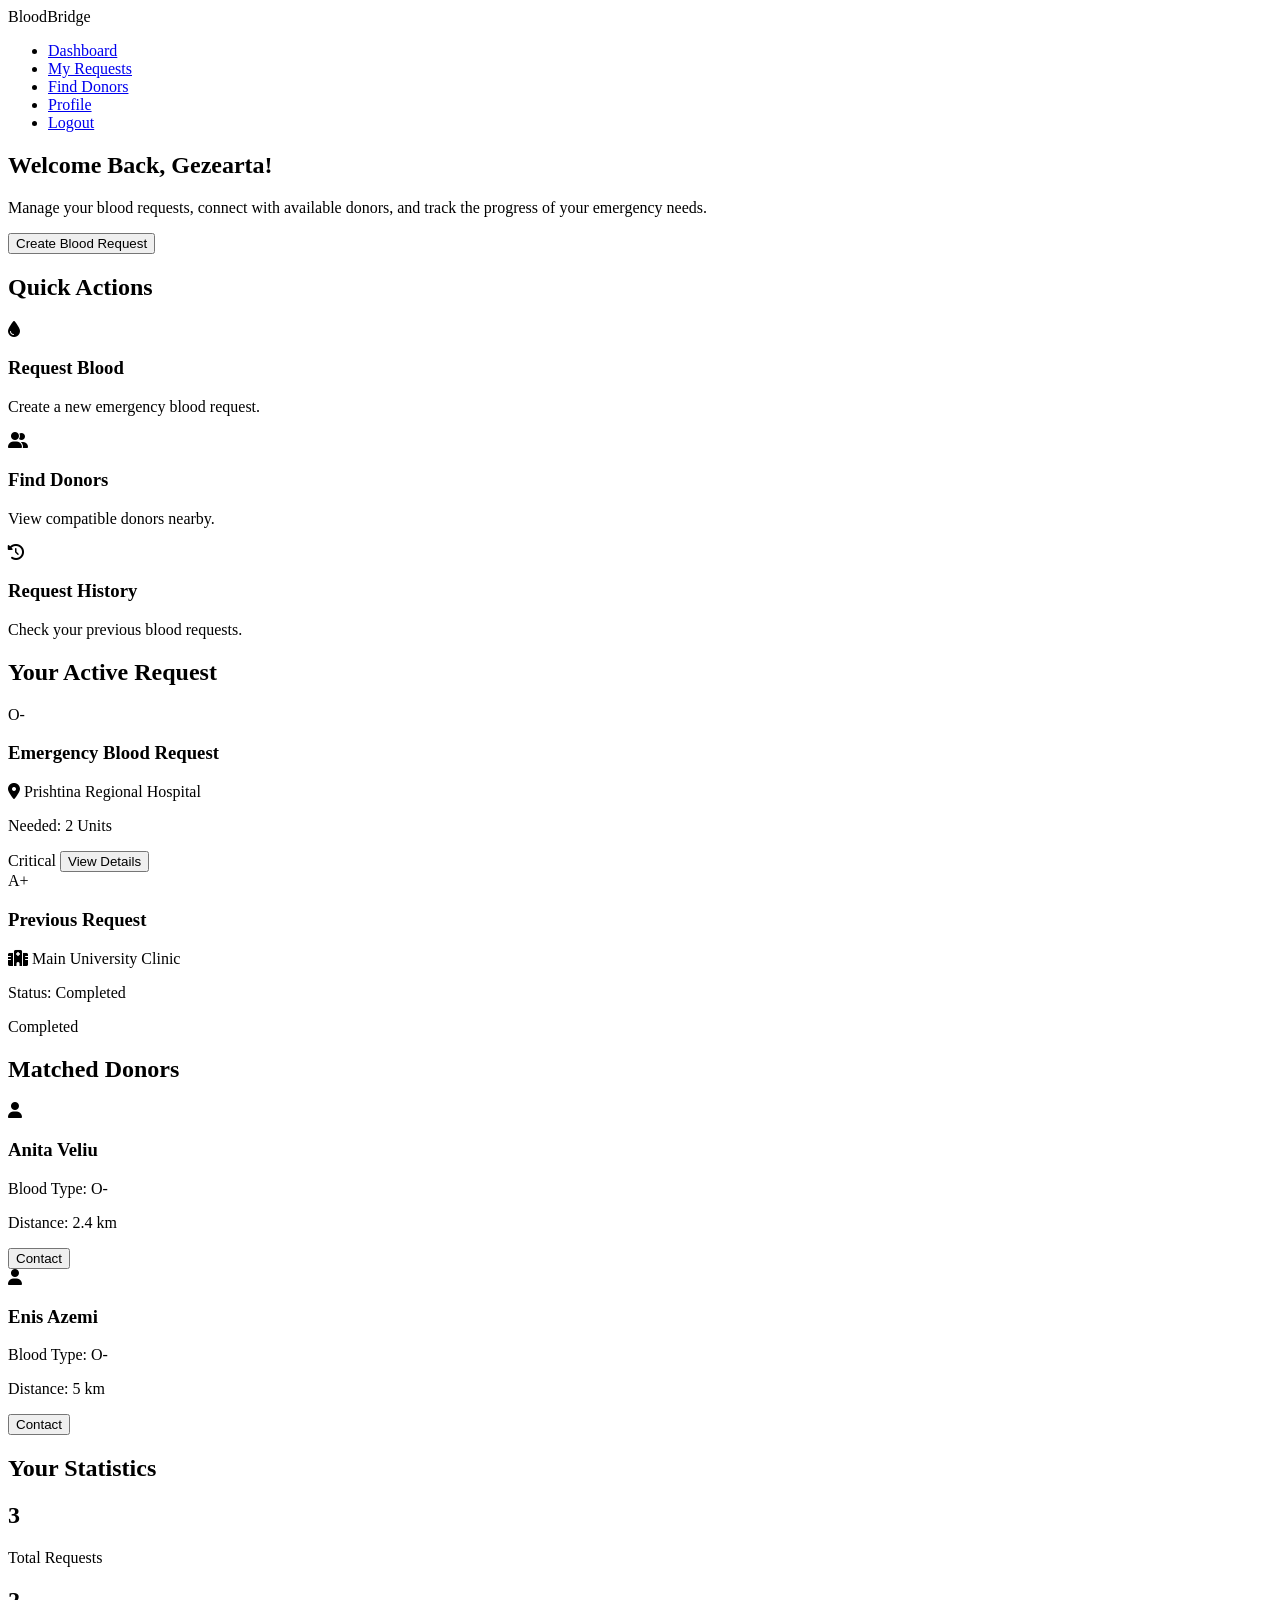
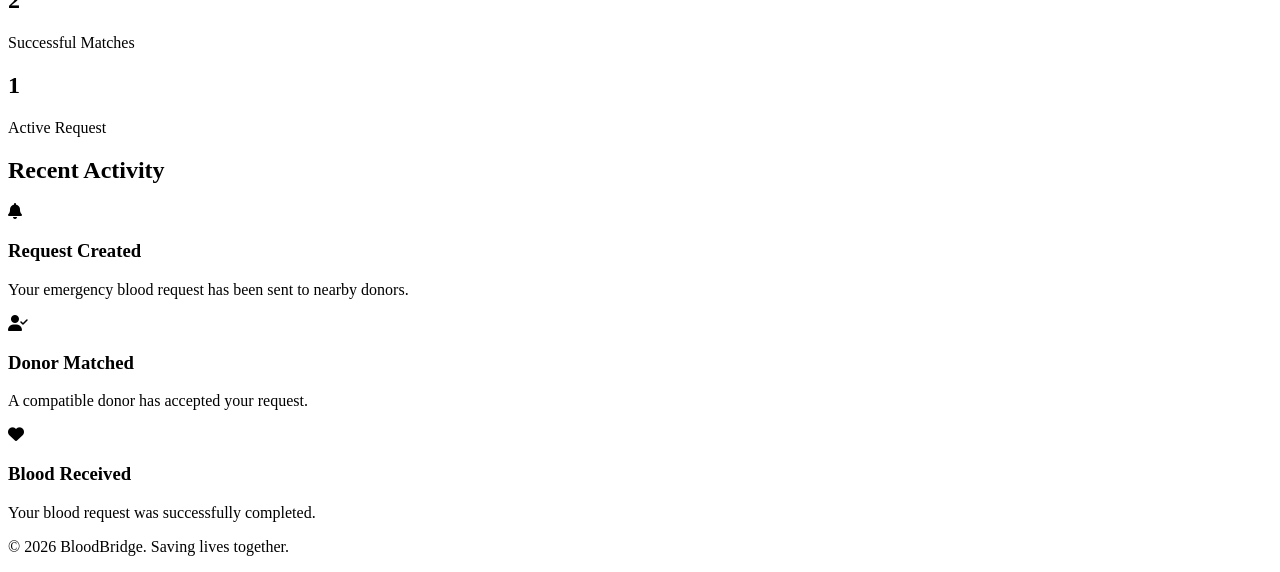
==== patient-dashboard.html @ d626af27 "creates patient dashboard page" ====
<!doctype html>
<html lang="en">
  <head>
    <meta charset="UTF-8" />
    <meta name="viewport" content="width=device-width, initial-scale=1.0" />

    <title>BloodBridge Patient Dashboard</title>

    <link rel="stylesheet" href="patient-dashboard.css" />

    <link
      rel="stylesheet"
      href="https://cdnjs.cloudflare.com/ajax/libs/font-awesome/6.5.2/css/all.min.css"
    />
  </head>

  <body>
    <!-- ================= NAVBAR ================= -->

    <nav class="navbar">
      <div class="logo">Blood<span>Bridge</span></div>

      <ul>
        <li><a href="#">Dashboard</a></li>
        <li><a href="#">My Requests</a></li>
        <li><a href="#">Find Donors</a></li>
        <li><a href="#">Profile</a></li>
        <li><a href="#">Logout</a></li>
      </ul>
    </nav>

    <!-- ================= HERO ================= -->

    <section class="hero">
      <div class="hero-text">
        <h1>
          Welcome Back,
          <span>Gezearta!</span>
        </h1>

        <p>
          Manage your blood requests, connect with available donors, and track
          the progress of your emergency needs.
        </p>

        <button class="primary-btn">Create Blood Request</button>
      </div>
    </section>

    <!-- ================= QUICK ACTIONS ================= -->

    <section class="quick-actions">
      <h2>Quick Actions</h2>

      <div class="action-container">
        <div class="action-card">
          <i class="fa-solid fa-droplet"></i>

          <h3>Request Blood</h3>

          <p>Create a new emergency blood request.</p>
        </div>

        <div class="action-card">
          <i class="fa-solid fa-user-group"></i>

          <h3>Find Donors</h3>

          <p>View compatible donors nearby.</p>
        </div>

        <div class="action-card">
          <i class="fa-solid fa-clock-rotate-left"></i>

          <h3>Request History</h3>

          <p>Check your previous blood requests.</p>
        </div>
      </div>
    </section>

    <!-- ================= CURRENT REQUEST ================= -->

    <section class="requests">
      <h2>Your Active Request</h2>

      <div class="request-card">
        <div class="left">
          <div class="blood-circle">O-</div>

          <div>
            <h3>Emergency Blood Request</h3>

            <p>
              <i class="fa-solid fa-location-dot"></i>

              Prishtina Regional Hospital
            </p>

            <p>Needed: 2 Units</p>
          </div>
        </div>

        <div class="right">
          <span class="critical"> Critical </span>

          <button>View Details</button>
        </div>
      </div>

      <div class="request-card">
        <div class="left">
          <div class="blood-circle">A+</div>

          <div>
            <h3>Previous Request</h3>

            <p>
              <i class="fa-solid fa-hospital"></i>

              Main University Clinic
            </p>

            <p>Status: Completed</p>
          </div>
        </div>

        <div class="right">
          <span class="completed"> Completed </span>
        </div>
      </div>
    </section>

    <!-- ================= DONOR MATCHES ================= -->

    <section class="matches">
      <h2>Matched Donors</h2>

      <div class="match-container">
        <div class="match-card">
          <i class="fa-solid fa-user"></i>

          <div>
            <h3>Anita Veliu</h3>

            <p>Blood Type: O-</p>

            <p>Distance: 2.4 km</p>
          </div>

          <button>Contact</button>
        </div>

        <div class="match-card">
          <i class="fa-solid fa-user"></i>

          <div>
            <h3>Enis Azemi</h3>

            <p>Blood Type: O-</p>

            <p>Distance: 5 km</p>
          </div>

          <button>Contact</button>
        </div>
      </div>
    </section>

    <!-- ================= STATISTICS ================= -->

    <section class="stats">
      <h2>Your Statistics</h2>

      <div class="stats-container">
        <div class="stat-card">
          <h1>3</h1>

          <p>Total Requests</p>
        </div>

        <div class="stat-card">
          <h1>2</h1>

          <p>Successful Matches</p>
        </div>

        <div class="stat-card">
          <h1>1</h1>

          <p>Active Request</p>
        </div>
      </div>
    </section>

    <!-- ================= ACTIVITY ================= -->

    <section class="activity">
      <h2>Recent Activity</h2>

      <div class="activity-card">
        <i class="fa-solid fa-bell"></i>

        <div>
          <h3>Request Created</h3>

          <p>Your emergency blood request has been sent to nearby donors.</p>
        </div>
      </div>

      <div class="activity-card">
        <i class="fa-solid fa-user-check"></i>

        <div>
          <h3>Donor Matched</h3>

          <p>A compatible donor has accepted your request.</p>
        </div>
      </div>

      <div class="activity-card">
        <i class="fa-solid fa-heart"></i>

        <div>
          <h3>Blood Received</h3>

          <p>Your blood request was successfully completed.</p>
        </div>
      </div>
    </section>

    <footer>
      <p>© 2026 BloodBridge. Saving lives together.</p>
    </footer>
  </body>
</html>
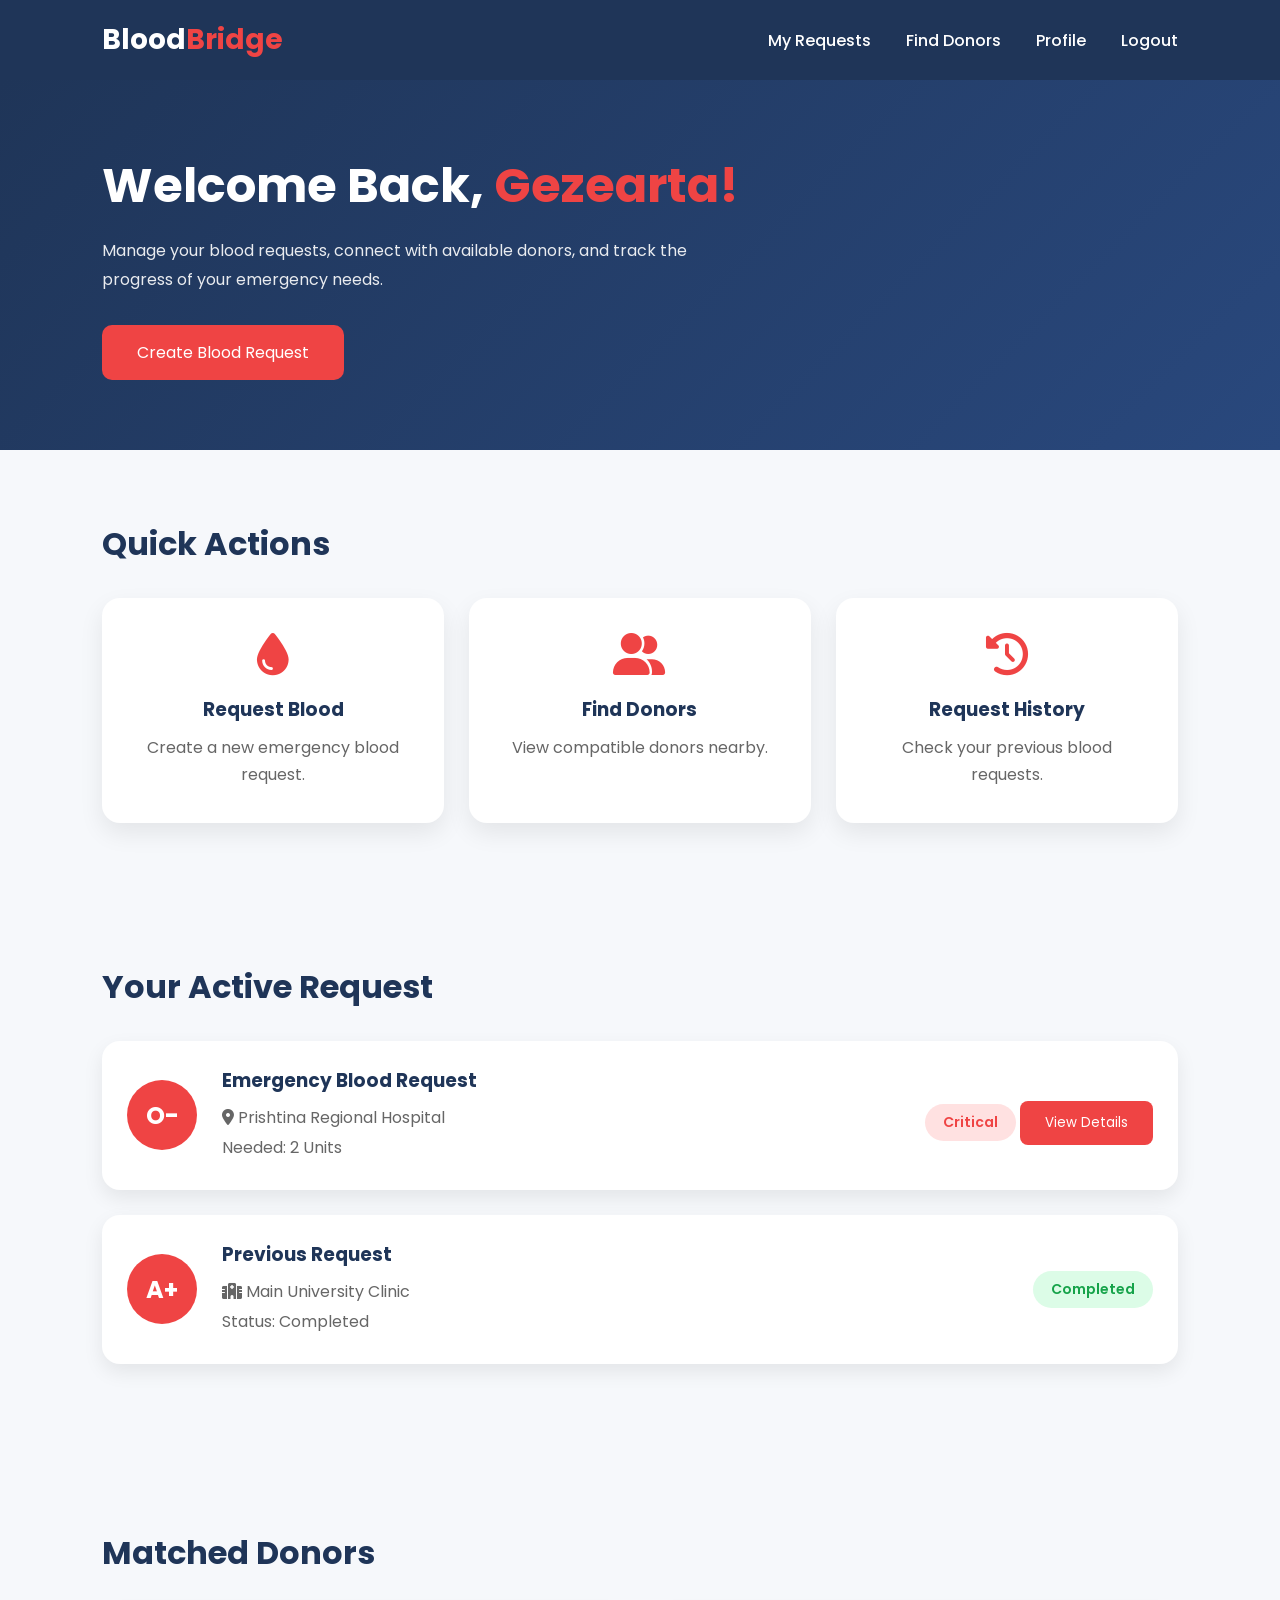
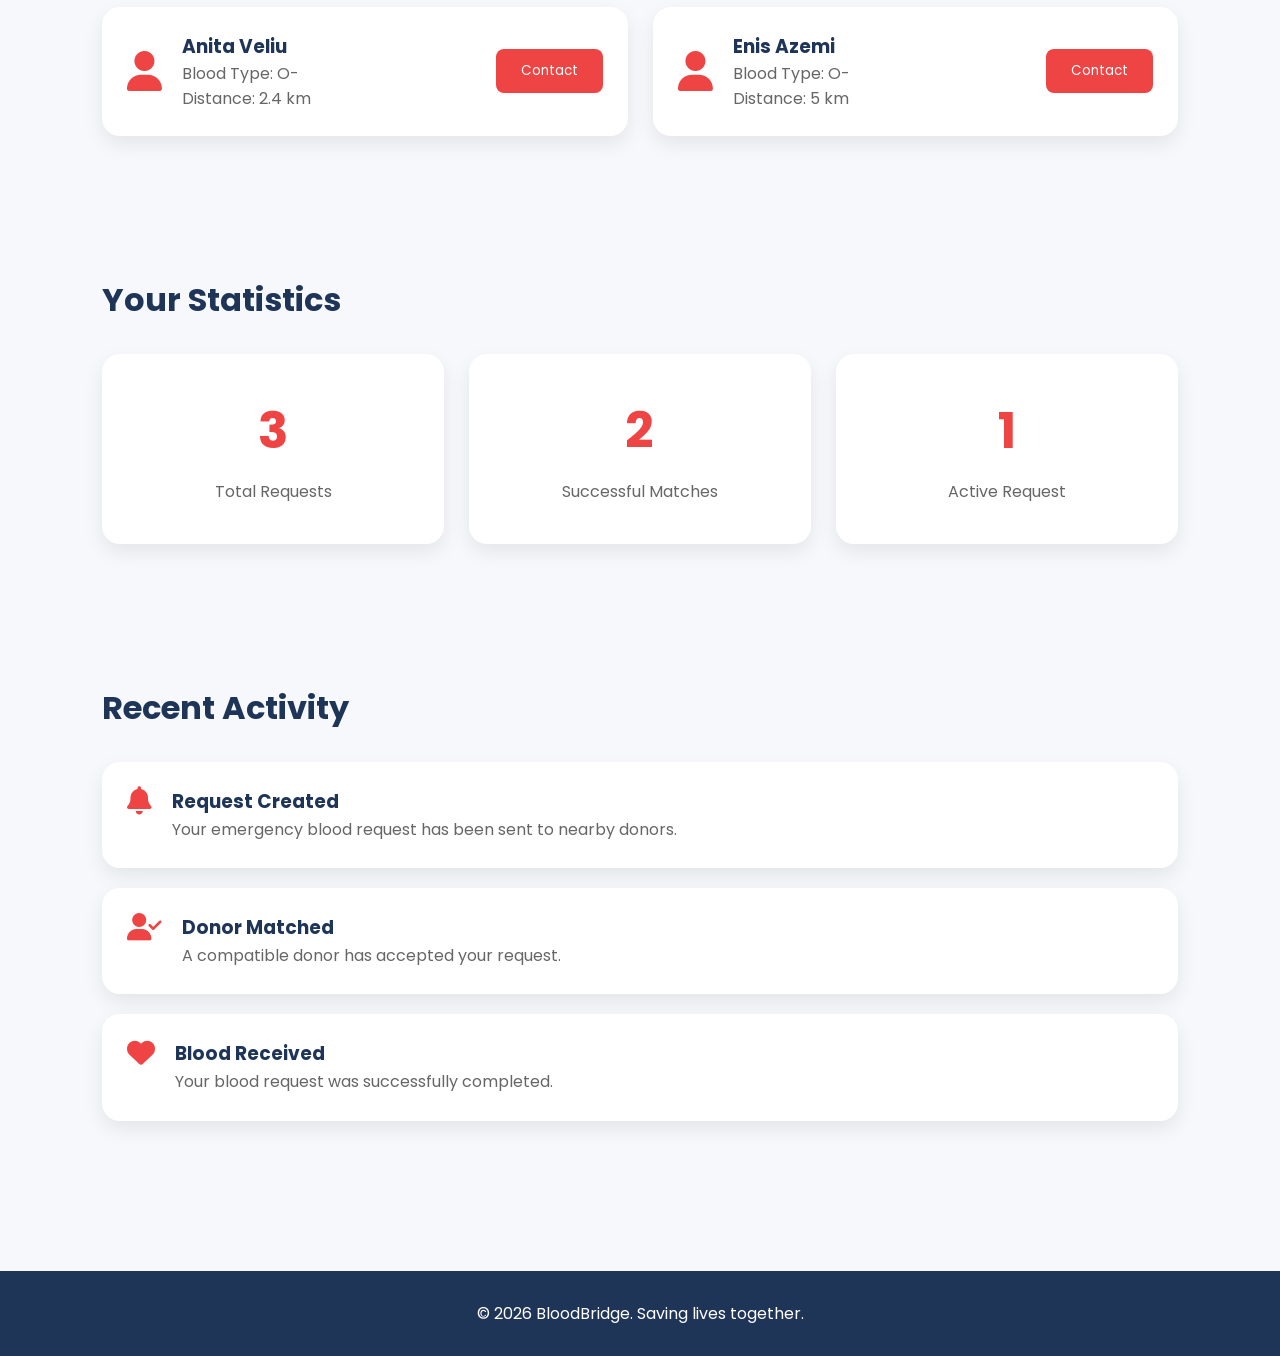
==== commit 3681ff42: "fixes some bugs" ====
--- a/patient-dashboard.html
+++ b/patient-dashboard.html
@@ -15,21 +15,20 @@
   </head>
 
   <body>
-    <!-- ================= NAVBAR ================= -->
+   
 
     <nav class="navbar">
       <div class="logo">Blood<span>Bridge</span></div>
 
       <ul>
-        <li><a href="#">Dashboard</a></li>
         <li><a href="#">My Requests</a></li>
         <li><a href="#">Find Donors</a></li>
-        <li><a href="#">Profile</a></li>
+        <li><a href="profile.html">Profile</a></li>
         <li><a href="#">Logout</a></li>
       </ul>
     </nav>
 
-    <!-- ================= HERO ================= -->
+   
 
     <section class="hero">
       <div class="hero-text">
@@ -47,7 +46,6 @@
       </div>
     </section>
 
-    <!-- ================= QUICK ACTIONS ================= -->
 
     <section class="quick-actions">
       <h2>Quick Actions</h2>
@@ -79,7 +77,6 @@
       </div>
     </section>
 
-    <!-- ================= CURRENT REQUEST ================= -->
 
     <section class="requests">
       <h2>Your Active Request</h2>
@@ -131,7 +128,7 @@
       </div>
     </section>
 
-    <!-- ================= DONOR MATCHES ================= -->
+   
 
     <section class="matches">
       <h2>Matched Donors</h2>
@@ -167,7 +164,7 @@
       </div>
     </section>
 
-    <!-- ================= STATISTICS ================= -->
+
 
     <section class="stats">
       <h2>Your Statistics</h2>
@@ -193,7 +190,7 @@
       </div>
     </section>
 
-    <!-- ================= ACTIVITY ================= -->
+  
 
     <section class="activity">
       <h2>Recent Activity</h2>
--- a/patient-dashboard.css
+++ b/patient-dashboard.css
@@ -0,0 +1,674 @@
+/* ===========================
+   GOOGLE FONT
+=========================== */
+
+@import url('https://fonts.googleapis.com/css2?family=Poppins:wght@300;400;500;600;700&display=swap');
+
+
+*{
+    margin:0;
+    padding:0;
+    box-sizing:border-box;
+    font-family:'Poppins',sans-serif;
+}
+
+
+body{
+
+    background:#f6f8fb;
+    color:#1f3558;
+
+}
+
+
+/* ===========================
+   NAVBAR
+=========================== */
+
+
+.navbar{
+
+    width:100%;
+    height:80px;
+    background:#1f3558;
+    display:flex;
+    justify-content:space-between;
+    align-items:center;
+    padding:0 8%;
+    position:sticky;
+    top:0;
+    z-index:1000;
+
+}
+
+
+.logo{
+
+    color:white;
+    font-size:28px;
+    font-weight:700;
+
+}
+
+
+.logo span{
+
+    color:#ef4444;
+
+}
+
+
+.navbar ul{
+
+    display:flex;
+    gap:35px;
+    list-style:none;
+
+}
+
+
+.navbar a{
+
+    text-decoration:none;
+    color:white;
+    font-weight:500;
+    transition:.3s;
+
+}
+
+
+.navbar a:hover{
+
+    color:#ef4444;
+
+}
+
+
+
+
+/* ===========================
+   HERO
+=========================== */
+
+
+.hero{
+
+    width:100%;
+    padding:70px 8%;
+    background:linear-gradient(135deg,#1f3558,#29487d);
+    color:white;
+
+}
+
+
+.hero h1{
+
+    font-size:48px;
+    margin-bottom:15px;
+
+}
+
+
+.hero span{
+
+    color:#ef4444;
+
+}
+
+
+.hero p{
+
+    width:600px;
+    max-width:100%;
+    line-height:1.8;
+    opacity:.9;
+    margin-bottom:30px;
+
+}
+
+
+.primary-btn{
+
+    background:#ef4444;
+    color:white;
+    border:none;
+    padding:15px 35px;
+    border-radius:10px;
+    cursor:pointer;
+    font-size:16px;
+    transition:.3s;
+
+}
+
+
+.primary-btn:hover{
+
+    background:#d93737;
+    transform:translateY(-3px);
+
+}
+
+
+
+
+/* ===========================
+   GENERAL SECTIONS
+=========================== */
+
+
+section{
+
+    width:84%;
+    margin:auto;
+    padding:70px 0;
+
+}
+
+
+section h2{
+
+    margin-bottom:30px;
+    font-size:32px;
+
+}
+
+
+
+
+/* ===========================
+   QUICK ACTIONS
+=========================== */
+
+
+.action-container{
+
+    display:grid;
+    grid-template-columns:repeat(3,1fr);
+    gap:25px;
+
+}
+
+
+.action-card{
+
+    background:white;
+    border-radius:18px;
+    padding:35px;
+    text-align:center;
+    box-shadow:0 10px 25px rgba(0,0,0,.08);
+    transition:.35s;
+    cursor:pointer;
+
+}
+
+
+.action-card:hover{
+
+    transform:translateY(-8px);
+
+}
+
+
+.action-card i{
+
+    font-size:42px;
+    color:#ef4444;
+    margin-bottom:20px;
+
+}
+
+
+.action-card h3{
+
+    margin-bottom:10px;
+
+}
+
+
+.action-card p{
+
+    color:#666;
+    line-height:1.7;
+
+}
+
+
+
+
+/* ===========================
+   REQUESTS
+=========================== */
+
+
+.request-card{
+
+    background:white;
+    border-radius:18px;
+    padding:25px;
+    display:flex;
+    justify-content:space-between;
+    align-items:center;
+    margin-bottom:25px;
+    box-shadow:0 8px 20px rgba(0,0,0,.08);
+
+}
+
+
+
+.left{
+
+    display:flex;
+    align-items:center;
+    gap:25px;
+
+}
+
+
+
+.blood-circle{
+
+    width:70px;
+    height:70px;
+    border-radius:50%;
+    background:#ef4444;
+    color:white;
+    display:flex;
+    justify-content:center;
+    align-items:center;
+    font-size:24px;
+    font-weight:bold;
+
+}
+
+
+
+.left h3{
+
+    margin-bottom:10px;
+
+}
+
+
+
+.left p{
+
+    color:#666;
+    margin-bottom:5px;
+
+}
+
+
+
+.right{
+
+    text-align:right;
+
+}
+
+
+
+.right button{
+
+    margin-top:15px;
+    background:#ef4444;
+    color:white;
+    border:none;
+    padding:12px 25px;
+    border-radius:8px;
+    cursor:pointer;
+    transition:.3s;
+
+}
+
+
+
+.right button:hover{
+
+    background:#d93737;
+
+}
+
+
+
+.critical{
+
+    display:inline-block;
+    padding:8px 18px;
+    background:#ffe1e1;
+    color:#ef4444;
+    border-radius:20px;
+    font-size:14px;
+    font-weight:600;
+
+}
+
+
+
+.completed{
+
+    display:inline-block;
+    padding:8px 18px;
+    background:#dcfce7;
+    color:#16a34a;
+    border-radius:20px;
+    font-size:14px;
+    font-weight:600;
+
+}
+
+
+
+
+/* ===========================
+   MATCHED DONORS
+=========================== */
+
+
+.match-container{
+
+    display:grid;
+    grid-template-columns:repeat(2,1fr);
+    gap:25px;
+
+}
+
+
+
+.match-card{
+
+    background:white;
+    padding:25px;
+    border-radius:18px;
+    display:flex;
+    align-items:center;
+    gap:20px;
+    box-shadow:0 8px 20px rgba(0,0,0,.08);
+
+}
+
+
+
+.match-card i{
+
+    font-size:40px;
+    color:#ef4444;
+
+}
+
+
+
+.match-card div{
+
+    flex:1;
+
+}
+
+
+
+.match-card p{
+
+    color:#666;
+
+}
+
+
+
+.match-card button{
+
+    background:#ef4444;
+    color:white;
+    border:none;
+    padding:12px 25px;
+    border-radius:8px;
+    cursor:pointer;
+
+}
+
+
+
+.match-card button:hover{
+
+    background:#d93737;
+
+}
+
+
+
+
+
+/* ===========================
+   STATISTICS
+=========================== */
+
+
+.stats-container{
+
+    display:grid;
+    grid-template-columns:repeat(3,1fr);
+    gap:25px;
+
+}
+
+
+
+.stat-card{
+
+    background:white;
+    border-radius:18px;
+    text-align:center;
+    padding:40px;
+    box-shadow:0 8px 20px rgba(0,0,0,.08);
+
+}
+
+
+
+.stat-card h1{
+
+    color:#ef4444;
+    font-size:50px;
+    margin-bottom:10px;
+
+}
+
+
+
+.stat-card p{
+
+    color:#666;
+
+}
+
+
+
+
+
+/* ===========================
+   ACTIVITY
+=========================== */
+
+
+.activity-card{
+
+    background:white;
+    display:flex;
+    align-items:flex-start;
+    gap:20px;
+    padding:25px;
+    border-radius:18px;
+    box-shadow:0 8px 20px rgba(0,0,0,.08);
+    margin-bottom:20px;
+
+}
+
+
+
+.activity-card i{
+
+    color:#ef4444;
+    font-size:28px;
+
+}
+
+
+
+.activity-card p{
+
+    color:#666;
+    line-height:1.7;
+
+}
+
+
+
+
+
+/* ===========================
+   FOOTER
+=========================== */
+
+
+footer{
+
+    background:#1f3558;
+    color:white;
+    text-align:center;
+    padding:30px;
+    margin-top:60px;
+
+}
+
+
+
+
+
+/* ===========================
+   RESPONSIVE
+=========================== */
+
+
+@media(max-width:992px){
+
+
+.action-container,
+.stats-container,
+.match-container{
+
+    grid-template-columns:1fr;
+
+}
+
+
+
+.request-card{
+
+    flex-direction:column;
+    align-items:flex-start;
+    gap:25px;
+
+}
+
+
+
+.right{
+
+    text-align:left;
+
+}
+
+
+
+.navbar{
+
+    flex-direction:column;
+    height:auto;
+    padding:20px;
+
+}
+
+
+
+.navbar ul{
+
+    margin-top:15px;
+    flex-wrap:wrap;
+    justify-content:center;
+
+}
+
+
+
+.hero h1{
+
+    font-size:36px;
+
+}
+
+
+section{
+
+    width:92%;
+
+}
+
+
+}
+
+
+
+
+@media(max-width:600px){
+
+
+.hero{
+
+    padding:50px 25px;
+
+}
+
+
+
+.hero h1{
+
+    font-size:30px;
+
+}
+
+
+
+.action-card,
+.stat-card{
+
+    padding:25px;
+
+}
+
+
+
+.left{
+
+    flex-direction:column;
+    align-items:flex-start;
+
+}
+
+
+
+.blood-circle{
+
+    width:60px;
+    height:60px;
+    font-size:20px;
+
+}
+
+
+.match-card{
+
+    flex-direction:column;
+    align-items:flex-start;
+
+}
+
+
+}
